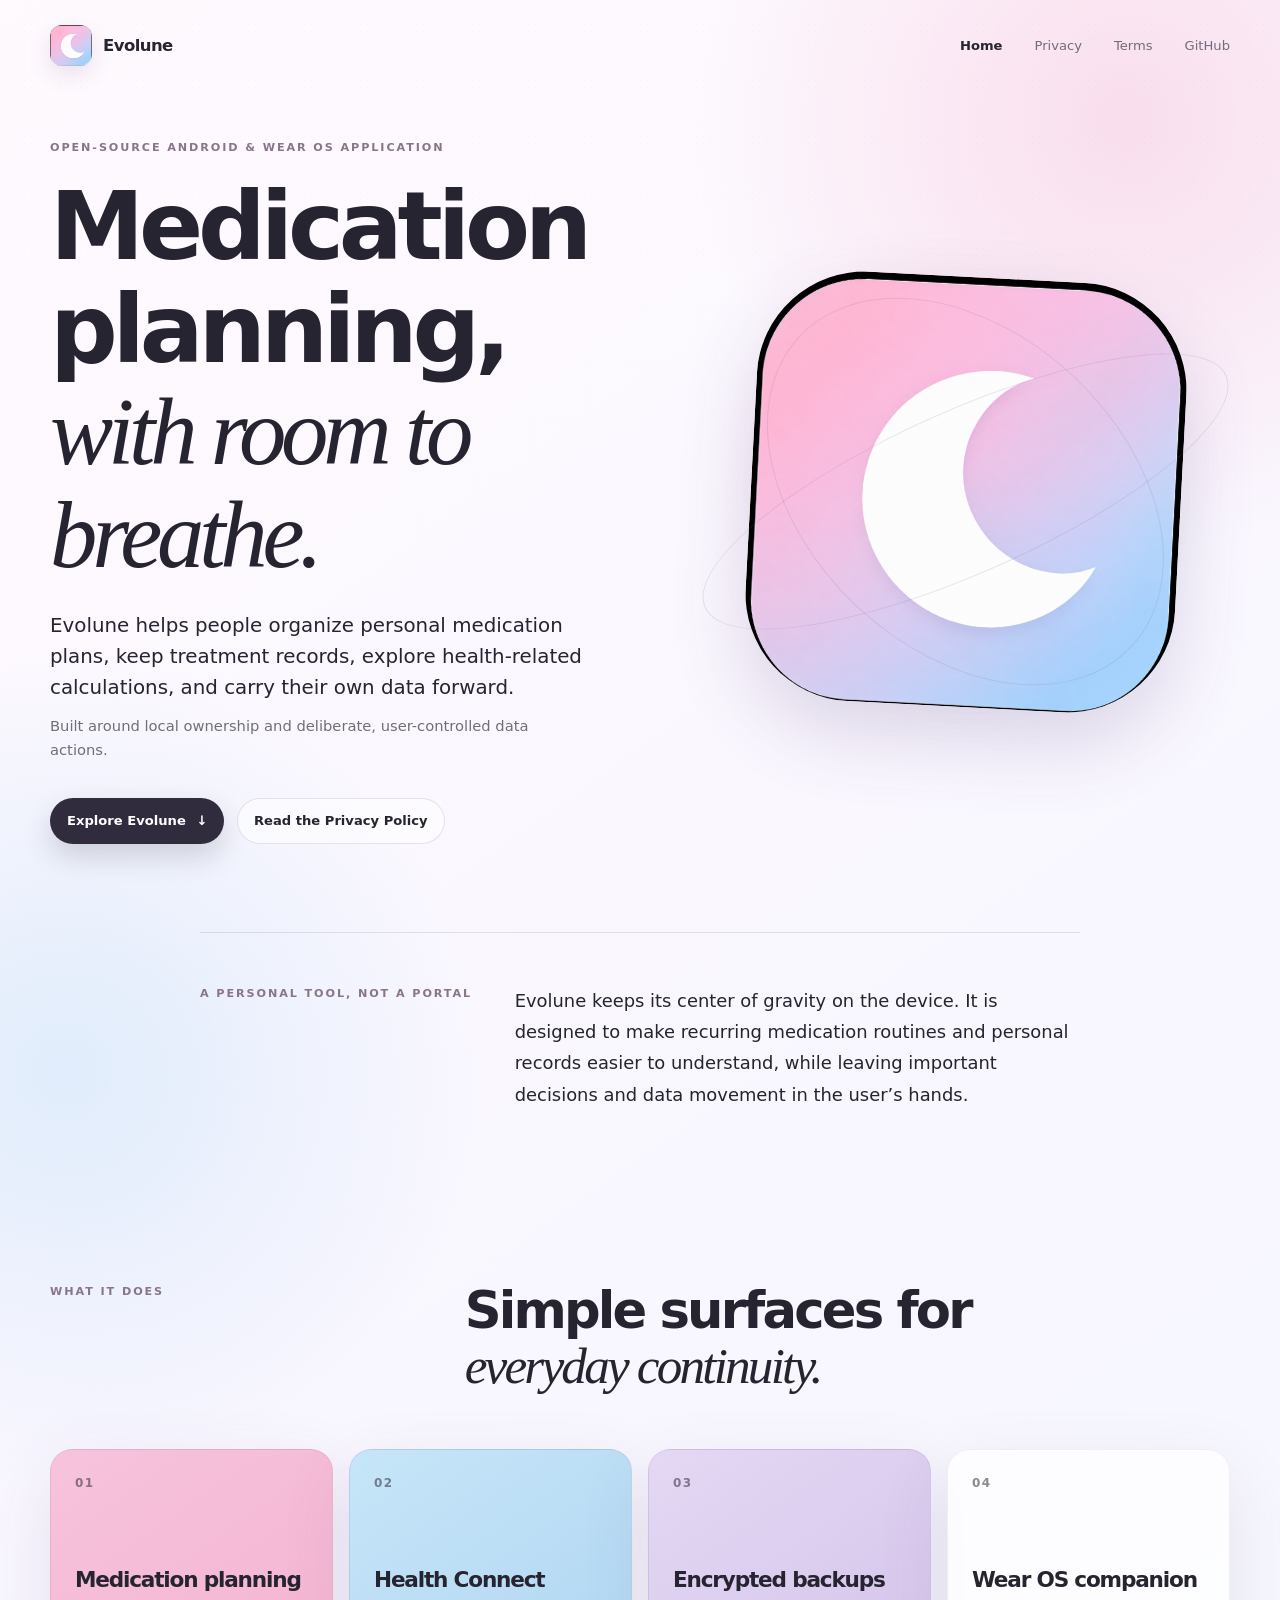
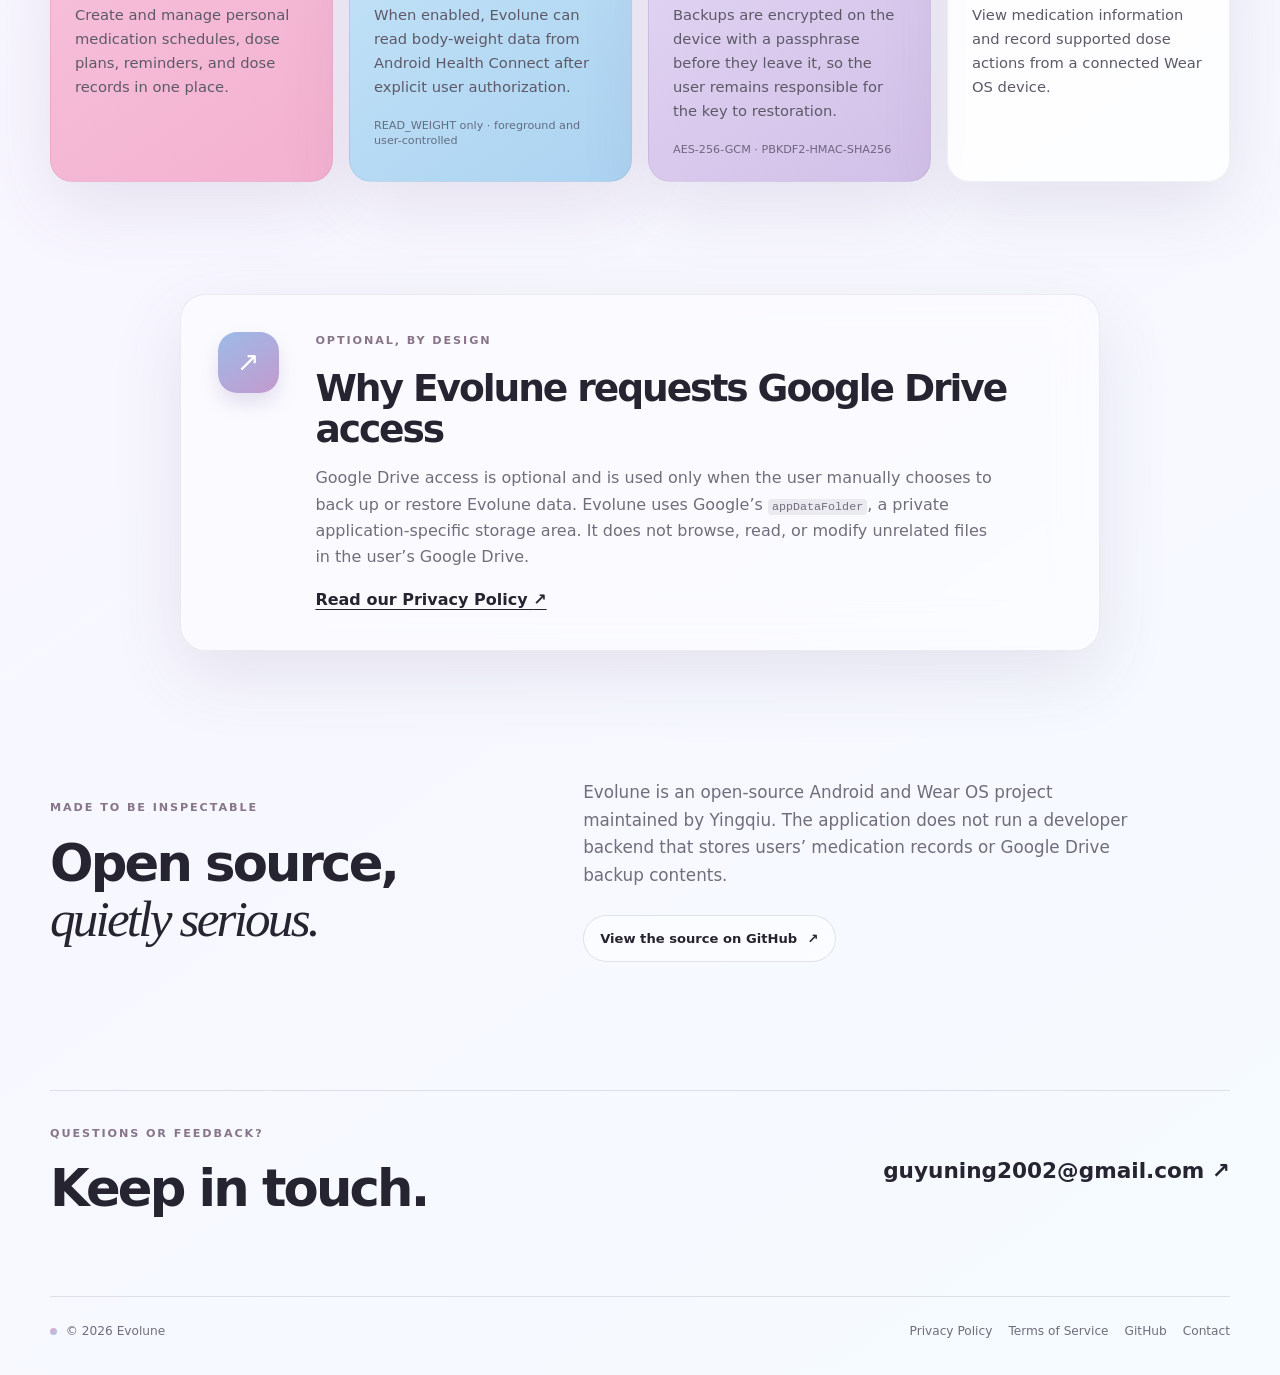
==== index.html @ fb062e3b "Create Evolune official website" ====
<!doctype html>
<html lang="en">
  <head>
    <meta charset="utf-8">
    <meta name="viewport" content="width=device-width, initial-scale=1">
    <title>Evolune — Medication Planning &amp; Secure Health Data Backup</title>
    <meta name="description" content="Evolune is an open-source Android and Wear OS application for personal medication planning, treatment records, health-related calculations, and user-controlled encrypted backup.">
    <link rel="canonical" href="https://evolune.yingqiu.me/">
    <meta property="og:type" content="website">
    <meta property="og:url" content="https://evolune.yingqiu.me/">
    <meta property="og:title" content="Evolune — Medication Planning &amp; Secure Health Data Backup">
    <meta property="og:description" content="A calm, local-first Android and Wear OS tool for medication planning, records, health-related calculations, and user-controlled backup.">
    <meta property="og:image" content="https://evolune.yingqiu.me/assets/evolune-logo.png">
    <meta name="twitter:card" content="summary">
    <meta name="twitter:title" content="Evolune — Medication Planning &amp; Secure Health Data Backup">
    <meta name="twitter:description" content="A calm, local-first Android and Wear OS tool for medication planning, records, health-related calculations, and user-controlled backup.">
    <meta name="twitter:image" content="https://evolune.yingqiu.me/assets/evolune-logo.png">
    <link rel="icon" href="/assets/favicon.png" type="image/png">
    <link rel="stylesheet" href="/assets/site.css">
  </head>
  <body>
    <a class="skip-link" href="#main-content">Skip to content</a>
    <div class="site-shell">
      <header class="site-header">
        <a class="brand" href="/" aria-label="Evolune home">
          <img class="brand-mark" src="/assets/evolune-logo.png" alt="Evolune white crescent moon logo">
          <span class="brand-name">Evolune</span>
        </a>
        <nav class="site-nav" aria-label="Primary navigation">
          <a class="active" aria-current="page" href="/">Home</a>
          <a href="/privacy/">Privacy</a>
          <a href="/terms/">Terms</a>
          <a href="https://github.com/YingQiu0871/Evolune" rel="noreferrer">GitHub</a>
        </nav>
      </header>

      <main id="main-content">
        <section class="hero" aria-labelledby="hero-title">
          <div class="hero-copy">
            <p class="eyebrow">Open-source Android &amp; Wear OS application</p>
            <h1 id="hero-title">Medication planning,<br><em>with room to breathe.</em></h1>
            <p class="hero-lede">Evolune helps people organize personal medication plans, keep treatment records, explore health-related calculations, and carry their own data forward.</p>
            <p class="hero-support">Built around local ownership and deliberate, user-controlled data actions.</p>
            <div class="hero-actions">
              <a class="button button-primary" href="#features">Explore Evolune <span aria-hidden="true">↓</span></a>
              <a class="button button-secondary" href="/privacy/">Read the Privacy Policy</a>
            </div>
          </div>
          <div class="hero-art" aria-label="Evolune logo artwork">
            <div class="art-glow"></div>
            <img src="/assets/evolune-logo.png" alt="White crescent moon on a pastel pink, lavender, and pale blue gradient">
            <span class="orbit orbit-one" aria-hidden="true"></span>
            <span class="orbit orbit-two" aria-hidden="true"></span>
          </div>
        </section>

        <section class="quiet-intro" aria-label="Evolune overview">
          <p class="section-kicker">A personal tool, not a portal</p>
          <p>Evolune keeps its center of gravity on the device. It is designed to make recurring medication routines and personal records easier to understand, while leaving important decisions and data movement in the user’s hands.</p>
        </section>

        <section id="features" class="section-block" aria-labelledby="features-title">
          <div class="section-heading">
            <p class="section-kicker">What it does</p>
            <h2 id="features-title">Simple surfaces for<br><em>everyday continuity.</em></h2>
          </div>
          <div class="feature-grid">
            <article class="feature-card feature-card-pink">
              <span class="feature-number">01</span>
              <h3>Medication planning</h3>
              <p>Create and manage personal medication schedules, dose plans, reminders, and dose records in one place.</p>
            </article>
            <article class="feature-card feature-card-blue">
              <span class="feature-number">02</span>
              <h3>Health Connect</h3>
              <p>When enabled, Evolune can read body-weight data from Android Health Connect after explicit user authorization.</p>
              <span class="feature-note">READ_WEIGHT only · foreground and user-controlled</span>
            </article>
            <article class="feature-card feature-card-lavender">
              <span class="feature-number">03</span>
              <h3>Encrypted backups</h3>
              <p>Backups are encrypted on the device with a passphrase before they leave it, so the user remains responsible for the key to restoration.</p>
              <span class="feature-note">AES-256-GCM · PBKDF2-HMAC-SHA256</span>
            </article>
            <article class="feature-card feature-card-white">
              <span class="feature-number">04</span>
              <h3>Wear OS companion</h3>
              <p>View medication information and record supported dose actions from a connected Wear OS device.</p>
            </article>
          </div>
        </section>

        <section class="drive-panel" aria-labelledby="drive-title">
          <div class="drive-icon" aria-hidden="true">↗</div>
          <div>
            <p class="section-kicker">Optional, by design</p>
            <h2 id="drive-title">Why Evolune requests Google Drive access</h2>
            <p>Google Drive access is optional and is used only when the user manually chooses to back up or restore Evolune data. Evolune uses Google’s <code>appDataFolder</code>, a private application-specific storage area. It does not browse, read, or modify unrelated files in the user’s Google Drive.</p>
            <a class="text-link" href="/privacy/">Read our Privacy Policy <span aria-hidden="true">↗</span></a>
          </div>
        </section>

        <section class="about-grid" aria-labelledby="about-title">
          <div>
            <p class="section-kicker">Made to be inspectable</p>
            <h2 id="about-title">Open source,<br><em>quietly serious.</em></h2>
          </div>
          <div class="about-copy">
            <p>Evolune is an open-source Android and Wear OS project maintained by Yingqiu. The application does not run a developer backend that stores users’ medication records or Google Drive backup contents.</p>
            <a class="button button-secondary" href="https://github.com/YingQiu0871/Evolune" rel="noreferrer">View the source on GitHub <span aria-hidden="true">↗</span></a>
          </div>
        </section>

        <section class="contact-panel" aria-labelledby="contact-title">
          <div>
            <p class="section-kicker">Questions or feedback?</p>
            <h2 id="contact-title">Keep in touch.</h2>
          </div>
          <a class="contact-email" href="mailto:guyuning2002@gmail.com">guyuning2002@gmail.com <span aria-hidden="true">↗</span></a>
        </section>
      </main>

      <footer class="site-footer">
        <div class="footer-brand">
          <span class="footer-dot" aria-hidden="true"></span>
          <span>© 2026 Evolune</span>
        </div>
        <nav aria-label="Footer navigation">
          <a href="/privacy/">Privacy Policy</a>
          <a href="/terms/">Terms of Service</a>
          <a href="https://github.com/YingQiu0871/Evolune" rel="noreferrer">GitHub</a>
          <a href="mailto:guyuning2002@gmail.com">Contact</a>
        </nav>
      </footer>
    </div>
  </body>
</html>
---- assets/site.css ----
:root {
  color-scheme: light dark;
  --ink: #262431;
  --muted: #706d7c;
  --line: rgba(46, 42, 62, 0.12);
  --surface: rgba(255, 255, 255, 0.7);
  --surface-strong: #ffffff;
  --pink: #f5b3d0;
  --blue: #b9dcf5;
  --lavender: #d8c9ee;
  --shadow: 0 24px 70px rgba(96, 75, 113, 0.12);
  --max-width: 1180px;
  font-family: Inter, ui-sans-serif, system-ui, -apple-system, BlinkMacSystemFont, "Segoe UI", sans-serif;
}

* { box-sizing: border-box; }

html { scroll-behavior: smooth; }

body {
  margin: 0;
  color: var(--ink);
  background:
    radial-gradient(circle at 88% 4%, rgba(247, 191, 216, 0.46), transparent 27rem),
    radial-gradient(circle at 5% 36%, rgba(184, 219, 246, 0.4), transparent 26rem),
    linear-gradient(145deg, #fffafe 0%, #f8f6ff 45%, #f5fbff 100%);
  line-height: 1.65;
  min-width: 320px;
}

body::before {
  position: fixed;
  inset: 0;
  z-index: -1;
  pointer-events: none;
  content: "";
  opacity: 0.28;
  background-image: radial-gradient(rgba(82, 68, 98, 0.11) 0.55px, transparent 0.55px);
  background-size: 7px 7px;
  mask-image: linear-gradient(to bottom, black, transparent 80%);
}

a { color: inherit; }

a:focus-visible,
button:focus-visible {
  outline: 3px solid #6a95ce;
  outline-offset: 4px;
  border-radius: 4px;
}

.skip-link {
  position: absolute;
  left: 1rem;
  top: -4rem;
  z-index: 10;
  padding: 0.65rem 0.9rem;
  color: #fff;
  background: #302b3d;
  border-radius: 0 0 0.55rem 0.55rem;
  text-decoration: none;
}

.skip-link:focus { top: 0; }

.site-shell { width: min(var(--max-width), calc(100% - 3rem)); margin: 0 auto; }

.site-header {
  display: flex;
  align-items: center;
  justify-content: space-between;
  gap: 2rem;
  padding: 1.55rem 0;
}

.brand { display: inline-flex; align-items: center; gap: 0.72rem; text-decoration: none; }

.brand-mark {
  width: 2.6rem;
  height: 2.6rem;
  display: block;
  object-fit: cover;
  border-radius: 29%;
  box-shadow: 0 8px 22px rgba(128, 94, 141, 0.16);
}

.brand-name { font-weight: 750; letter-spacing: -0.035em; font-size: 1.03rem; }

.site-nav { display: flex; align-items: center; gap: clamp(0.9rem, 2.6vw, 2rem); font-size: 0.82rem; }
.site-nav a { color: var(--muted); text-decoration: none; transition: color 160ms ease; }
.site-nav a:hover, .site-nav a.active { color: var(--ink); }
.site-nav a.active { font-weight: 700; }

.hero {
  display: grid;
  grid-template-columns: minmax(0, 1.03fr) minmax(300px, 0.97fr);
  gap: clamp(2rem, 7vw, 7rem);
  align-items: center;
  min-height: min(720px, calc(100vh - 5rem));
  padding: 3rem 0 5.5rem;
}

.eyebrow, .section-kicker {
  margin: 0 0 1.1rem;
  color: #88758a;
  font-size: 0.7rem;
  font-weight: 800;
  letter-spacing: 0.17em;
  text-transform: uppercase;
}

h1, h2, h3, p { margin-top: 0; }
h1, h2, h3 { color: var(--ink); line-height: 1.08; letter-spacing: -0.055em; }
h1 { max-width: 670px; margin-bottom: 1.45rem; font-size: clamp(3.2rem, 7.4vw, 6.7rem); font-weight: 760; }
h2 { margin-bottom: 1rem; font-size: clamp(2.3rem, 4vw, 4rem); font-weight: 740; }
h3 { margin-bottom: 0.75rem; font-size: 1.35rem; font-weight: 730; }
em { font-family: Georgia, "Times New Roman", serif; font-weight: 400; }

.hero-lede { max-width: 560px; margin-bottom: 0.65rem; color: var(--ink); font-size: clamp(1.05rem, 1.55vw, 1.28rem); line-height: 1.58; }
.hero-support { max-width: 510px; margin-bottom: 2.2rem; color: var(--muted); font-size: 0.92rem; }
.hero-actions { display: flex; align-items: center; flex-wrap: wrap; gap: 0.8rem; }
.button { display: inline-flex; align-items: center; gap: 0.65rem; min-height: 2.85rem; padding: 0.72rem 1rem; border: 1px solid transparent; border-radius: 999px; font-size: 0.82rem; font-weight: 700; text-decoration: none; transition: transform 160ms ease, box-shadow 160ms ease, background 160ms ease; }
.button:hover { transform: translateY(-2px); }
.button-primary { color: #fff; background: #302b3d; box-shadow: 0 12px 28px rgba(48, 43, 61, 0.18); }
.button-primary:hover { box-shadow: 0 15px 34px rgba(48, 43, 61, 0.24); }
.button-secondary { color: var(--ink); background: rgba(255, 255, 255, 0.55); border-color: var(--line); }
.button-secondary:hover { background: var(--surface-strong); }

.hero-art { position: relative; display: grid; place-items: center; min-height: 440px; }
.hero-art::before { position: absolute; width: 78%; aspect-ratio: 1; border-radius: 50%; content: ""; background: rgba(255,255,255,0.64); filter: blur(1px); }
.hero-art img { position: relative; width: min(100%, 430px); border-radius: 25%; box-shadow: 0 32px 72px rgba(101, 74, 126, 0.19); transform: rotate(3deg); }
.art-glow { position: absolute; width: 70%; aspect-ratio: 1; border-radius: 50%; background: linear-gradient(135deg, rgba(248, 178, 211, .62), rgba(188, 223, 247, .65)); filter: blur(34px); }
.orbit { position: absolute; border: 1px solid rgba(122, 108, 148, 0.16); border-radius: 50%; transform: rotate(-24deg); }
.orbit-one { width: 108%; height: 37%; }
.orbit-two { width: 86%; height: 72%; transform: rotate(43deg); }

.quiet-intro { display: grid; grid-template-columns: 0.5fr 1fr; gap: 2rem; max-width: 880px; margin: 0 auto; padding: 3.2rem 0 6.8rem; border-top: 1px solid var(--line); }
.quiet-intro p:last-child { max-width: 620px; margin: 0; font-size: 1.12rem; line-height: 1.75; }

.section-block { padding: 4rem 0 7rem; }
.section-heading { display: grid; grid-template-columns: 0.5fr 1fr; gap: 2rem; align-items: start; margin-bottom: 2.5rem; }
.section-heading h2 { max-width: 530px; }
.feature-grid { display: grid; grid-template-columns: repeat(4, 1fr); gap: 1rem; }
.feature-card { min-height: 310px; padding: 1.5rem; border: 1px solid rgba(69, 59, 83, 0.07); border-radius: 1.4rem; box-shadow: var(--shadow); }
.feature-card p { margin-bottom: 1.2rem; color: #5d5968; font-size: 0.92rem; line-height: 1.62; }
.feature-number { display: block; margin-bottom: 4.6rem; color: rgba(47, 41, 59, 0.55); font-size: 0.75rem; font-weight: 800; letter-spacing: 0.12em; }
.feature-note { display: block; color: rgba(48, 43, 61, 0.62); font-size: 0.7rem; line-height: 1.4; }
.feature-card-pink { background: linear-gradient(145deg, #f7c3dc, #f3b1cf); }
.feature-card-blue { background: linear-gradient(145deg, #c6e5f8, #acd3f1); }
.feature-card-lavender { background: linear-gradient(145deg, #e4d8f4, #d1c0e8); }
.feature-card-white { background: rgba(255, 255, 255, 0.76); }

.drive-panel { display: grid; grid-template-columns: 4.6rem 1fr; gap: 1.5rem; align-items: start; max-width: 920px; margin: 0 auto 8rem; padding: 2.3rem; border: 1px solid rgba(91, 76, 107, 0.1); border-radius: 1.6rem; background: rgba(255,255,255,0.48); box-shadow: var(--shadow); backdrop-filter: blur(20px); }
.drive-icon { display: grid; place-items: center; width: 3.8rem; height: 3.8rem; border-radius: 1.2rem; color: #fff; background: linear-gradient(145deg, #9cbbe8, #c49ace); font-size: 1.7rem; box-shadow: 0 10px 20px rgba(130, 111, 171, 0.2); }
.drive-panel h2 { font-size: clamp(1.55rem, 3vw, 2.35rem); }
.drive-panel p:not(.section-kicker) { max-width: 690px; color: var(--muted); }
code { padding: 0.1em 0.35em; border-radius: 0.3em; background: rgba(105, 78, 115, 0.1); font-size: 0.9em; }
.text-link { color: var(--ink); font-weight: 750; text-underline-offset: 0.25em; text-decoration-thickness: 1px; }

.about-grid { display: grid; grid-template-columns: 0.75fr 1fr; gap: 3rem; align-items: end; padding: 0 0 8rem; }
.about-copy { max-width: 550px; }
.about-copy p { margin-bottom: 1.6rem; color: var(--muted); font-size: 1.05rem; }
.contact-panel { display: flex; align-items: center; justify-content: space-between; gap: 2rem; padding: 2.1rem 0 5rem; border-top: 1px solid var(--line); }
.contact-panel h2 { margin: 0; font-size: clamp(2rem, 4vw, 3.5rem); }
.contact-email { color: var(--ink); font-size: clamp(1rem, 2vw, 1.35rem); font-weight: 700; text-decoration: none; text-underline-offset: .3em; }
.contact-email:hover { text-decoration: underline; }

.site-footer { display: flex; align-items: center; justify-content: space-between; gap: 2rem; padding: 1.5rem 0 2.1rem; border-top: 1px solid var(--line); color: var(--muted); font-size: 0.76rem; }
.footer-brand { display: inline-flex; align-items: center; gap: 0.55rem; }
.footer-dot { width: 0.44rem; height: 0.44rem; display: inline-block; border-radius: 50%; background: linear-gradient(135deg, #ee9fc6, #9ccff0); }
.site-footer nav { display: flex; flex-wrap: wrap; justify-content: flex-end; gap: 1rem; }
.site-footer a { text-decoration: none; }
.site-footer a:hover { color: var(--ink); }

.legal-page { padding: 4rem 0 7rem; }
.legal-hero { max-width: 770px; padding: 3rem 0 5.5rem; }
.legal-hero h1 { font-size: clamp(3rem, 7vw, 6.5rem); }
.legal-date { color: var(--muted); font-size: 0.84rem; }
.legal-lede { max-width: 650px; margin: 2rem 0 0; color: var(--muted); font-size: 1.12rem; }
.legal-layout { display: grid; grid-template-columns: 190px minmax(0, 690px); gap: clamp(2rem, 7vw, 7rem); align-items: start; }
.legal-index { position: sticky; top: 1rem; display: grid; gap: 0.45rem; padding-top: 0.25rem; font-size: 0.76rem; }
.legal-index span { margin-bottom: 0.45rem; color: #88758a; font-weight: 800; letter-spacing: 0.13em; text-transform: uppercase; }
.legal-index a { color: var(--muted); text-decoration: none; }
.legal-index a:hover { color: var(--ink); }
.legal-content section { padding: 2.9rem 0; border-top: 1px solid var(--line); scroll-margin-top: 1rem; }
.legal-content section:first-child { padding-top: 0; border-top: 0; }
.legal-number { margin-bottom: 0.9rem; color: #a085aa; font-size: 0.72rem; font-weight: 800; letter-spacing: 0.14em; }
.legal-content h2 { margin-bottom: 1.15rem; font-size: clamp(1.65rem, 3vw, 2.5rem); }
.legal-content p, .legal-content li { color: #5d5968; font-size: 0.97rem; }
.legal-content p { margin-bottom: 1rem; }
.legal-content ul { margin: 0 0 1.15rem; padding-left: 1.25rem; }
.legal-content li { margin: 0.5rem 0; padding-left: 0.25rem; }
.spec-list { margin: 1.5rem 0; padding: 0; }
.spec-list div { display: flex; justify-content: space-between; gap: 2rem; padding: 0.75rem 0; border-top: 1px solid var(--line); }
.spec-list div:last-child { border-bottom: 1px solid var(--line); }
.spec-list dt { color: var(--muted); }
.spec-list dd { margin: 0; color: var(--ink); font-weight: 750; text-align: right; }

@media (max-width: 900px) {
  .hero { grid-template-columns: 1fr; min-height: 0; padding-top: 4rem; }
  .hero-art { min-height: 360px; order: -1; }
  .hero-art img { width: min(73vw, 390px); }
  .feature-grid { grid-template-columns: repeat(2, 1fr); }
  .feature-card { min-height: 285px; }
  .feature-number { margin-bottom: 3.5rem; }
  .section-heading, .quiet-intro { grid-template-columns: 1fr; gap: 0.5rem; }
  .legal-layout { grid-template-columns: 1fr; gap: 1.5rem; }
  .legal-index { position: static; grid-template-columns: repeat(3, auto); gap: 0.7rem 1.2rem; padding: 1rem 0; border-top: 1px solid var(--line); border-bottom: 1px solid var(--line); }
  .legal-index span { grid-column: 1 / -1; }
}

@media (max-width: 600px) {
  .site-shell { width: min(100% - 1.5rem, var(--max-width)); }
  .site-header { align-items: flex-start; flex-direction: column; gap: 1rem; }
  .site-nav { width: 100%; justify-content: space-between; gap: 0.5rem; }
  .hero { padding: 2.5rem 0 4.5rem; }
  h1 { font-size: clamp(2.85rem, 15vw, 4.3rem); }
  .hero-art { min-height: 300px; }
  .hero-art img { width: min(75vw, 310px); }
  .feature-grid { grid-template-columns: 1fr; }
  .feature-card { min-height: 0; }
  .feature-number { margin-bottom: 3rem; }
  .drive-panel { grid-template-columns: 1fr; padding: 1.4rem; }
  .about-grid, .contact-panel { grid-template-columns: 1fr; display: grid; gap: 1rem; }
  .contact-email { margin-top: 0.6rem; }
  .site-footer { align-items: flex-start; flex-direction: column; gap: 1rem; }
  .site-footer nav { justify-content: flex-start; gap: 0.8rem 1rem; }
  .legal-page { padding-top: 2rem; }
  .legal-hero { padding-bottom: 3rem; }
  .legal-index { grid-template-columns: repeat(2, auto); }
  .spec-list div { display: block; }
  .spec-list dd { margin-top: 0.2rem; text-align: left; }
}

@media (prefers-reduced-motion: reduce) {
  html { scroll-behavior: auto; }
  *, *::before, *::after { transition-duration: 0.01ms !important; animation-duration: 0.01ms !important; animation-iteration-count: 1 !important; }
}

@media (prefers-color-scheme: dark) {
  :root { --ink: #eeeaf4; --muted: #ada6b7; --line: rgba(236, 230, 246, 0.14); --surface: rgba(42, 37, 54, 0.72); --surface-strong: #302a3c; --shadow: 0 24px 70px rgba(0, 0, 0, 0.22); }
  body { background: radial-gradient(circle at 88% 4%, rgba(148, 89, 133, 0.32), transparent 27rem), radial-gradient(circle at 5% 36%, rgba(75, 119, 150, 0.23), transparent 26rem), linear-gradient(145deg, #1e1c27 0%, #252333 48%, #1c252d 100%); }
  body::before { opacity: 0.16; }
  h1, h2, h3 { color: var(--ink); }
  .hero-lede { color: var(--ink); }
  .feature-card p, .legal-content p, .legal-content li, .about-copy p, .drive-panel p:not(.section-kicker) { color: #c1bacb; }
  .feature-card-pink { background: linear-gradient(145deg, #75435e, #70405d); }
  .feature-card-blue { background: linear-gradient(145deg, #365c75, #3b6681); }
  .feature-card-lavender { background: linear-gradient(145deg, #5a4a75, #57456f); }
  .feature-card-white, .drive-panel, .button-secondary { background: rgba(48, 42, 60, 0.72); }
  .feature-number, .feature-note { color: rgba(255,255,255,0.65); }
  .button-primary { background: #f0eaf6; color: #282332; }
  .text-link, .contact-email, .button-secondary { color: var(--ink); }
  .site-nav a:hover, .site-nav a.active, .site-footer a:hover { color: var(--ink); }
  code { background: rgba(240, 224, 244, 0.13); }
}
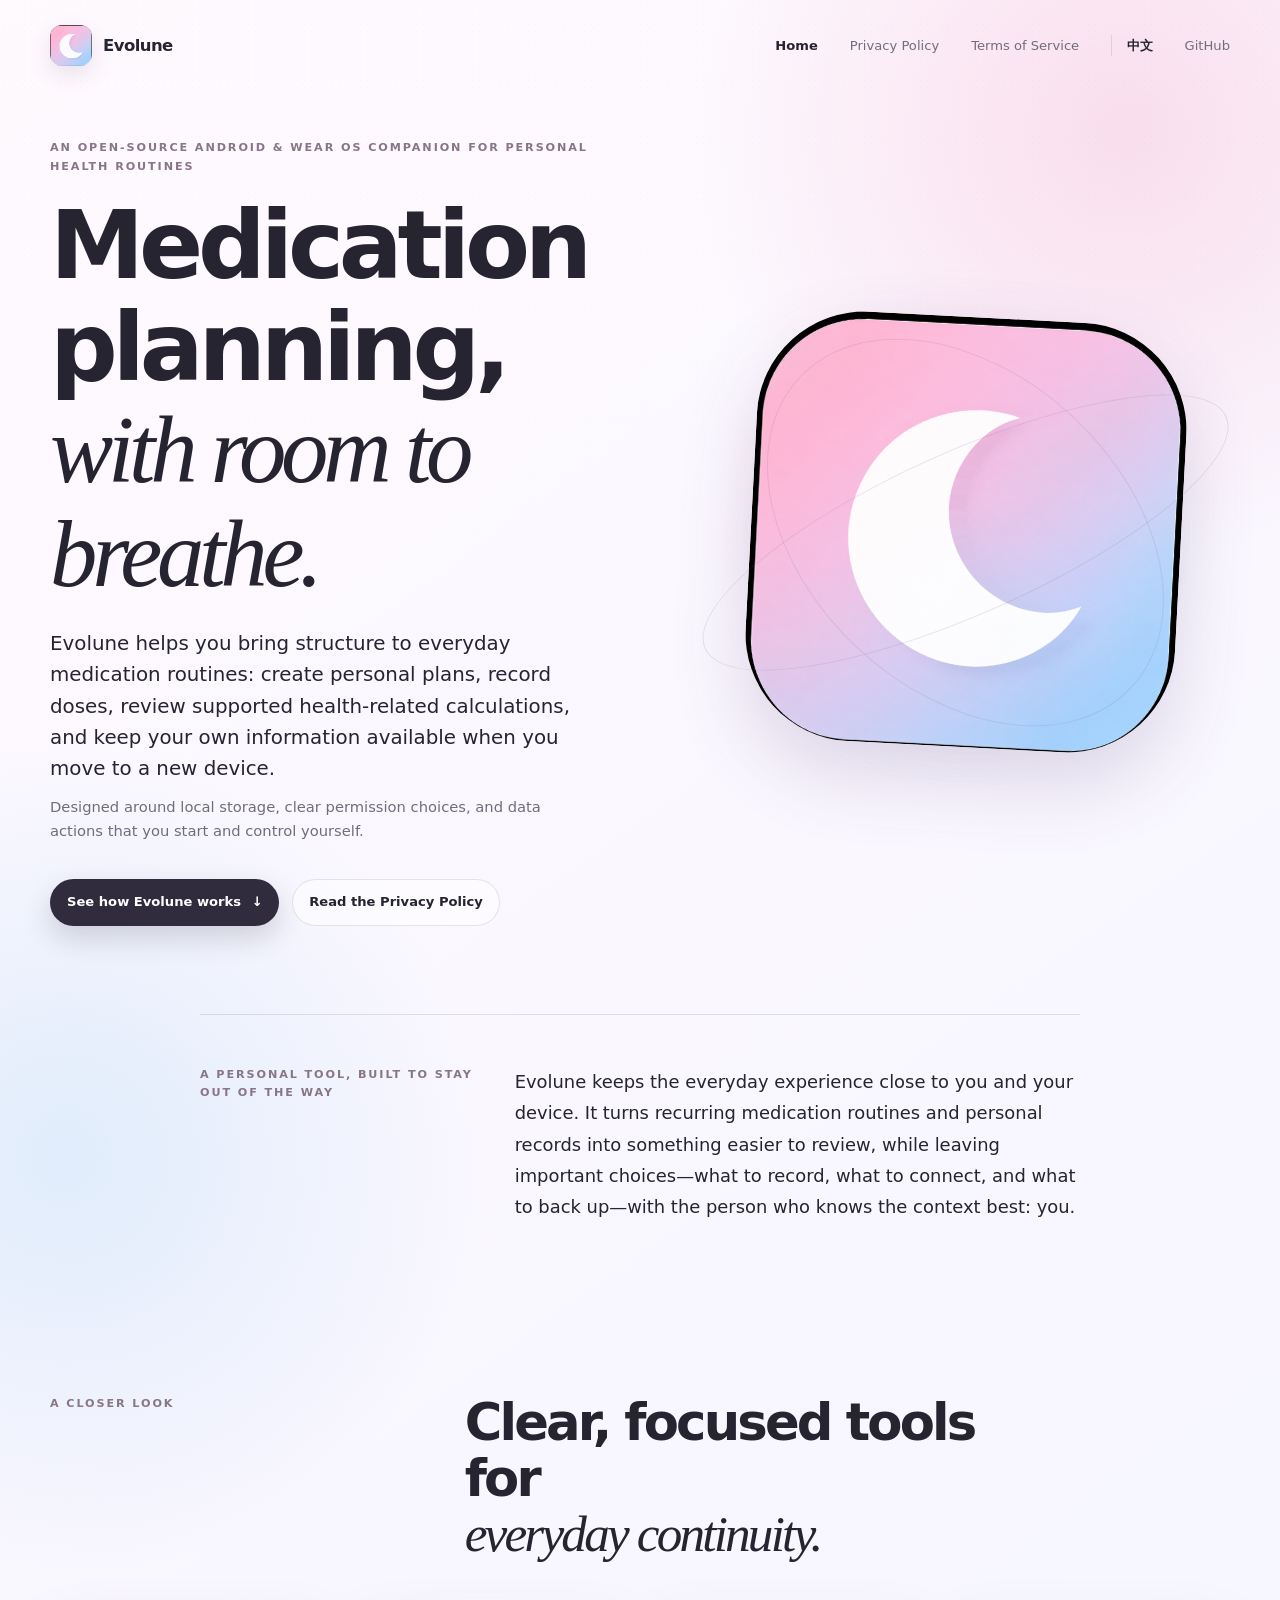
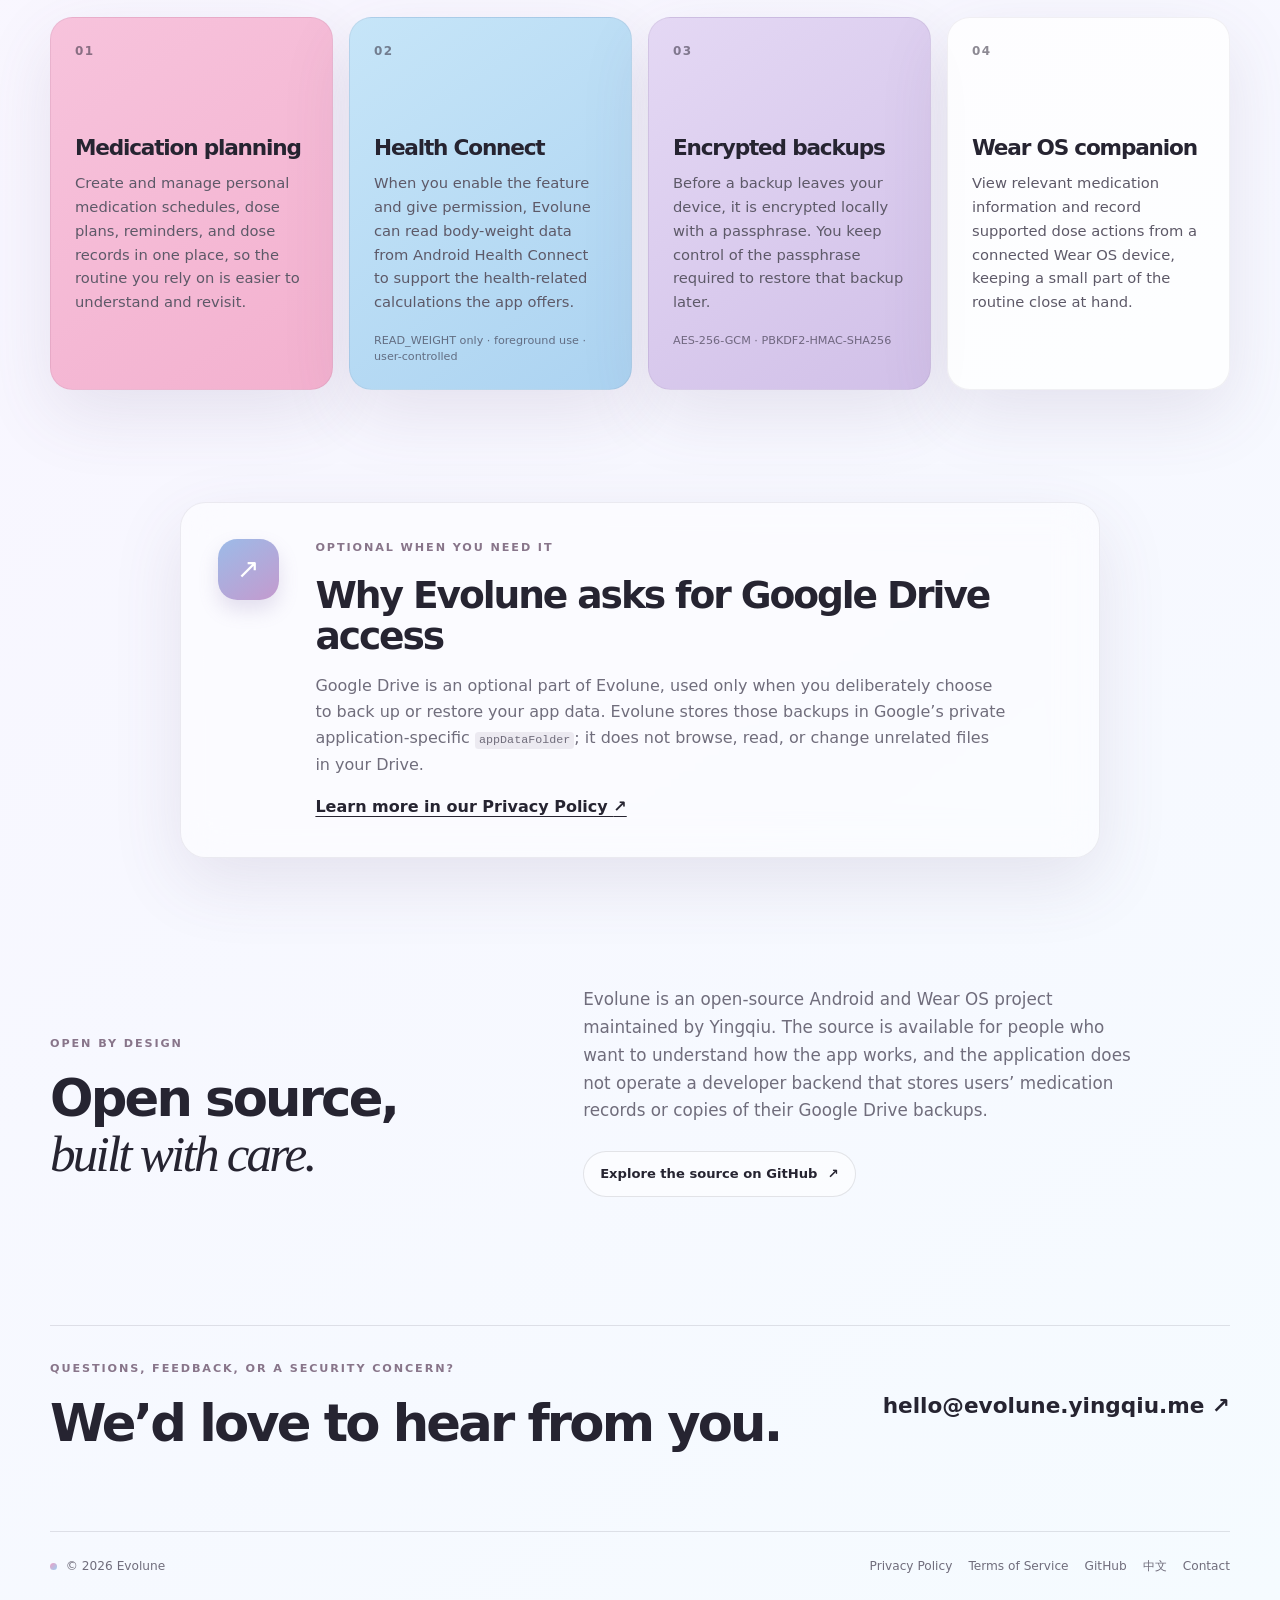
==== commit 64b8699b: "chore(site): sync current production content" ====
--- a/index.html
+++ b/index.html
@@ -3,33 +3,37 @@
   <head>
     <meta charset="utf-8">
     <meta name="viewport" content="width=device-width, initial-scale=1">
-    <title>Evolune — Medication Planning &amp; Secure Health Data Backup</title>
-    <meta name="description" content="Evolune is an open-source Android and Wear OS application for personal medication planning, treatment records, health-related calculations, and user-controlled encrypted backup.">
+    <title>Evolune — Medication planning with clarity, privacy, and control</title>
+    <meta name="description" content="Evolune is an open-source Android and Wear OS companion that helps people organize medication routines, keep personal records, explore supported health-related calculations, and create encrypted backups under their own control.">
     <link rel="canonical" href="https://evolune.yingqiu.me/">
+    <link rel="alternate" hreflang="en" href="https://evolune.yingqiu.me/">
+    <link rel="alternate" hreflang="zh-CN" href="https://evolune.yingqiu.me/zh/">
+    <link rel="alternate" hreflang="x-default" href="https://evolune.yingqiu.me/">
     <meta property="og:type" content="website">
     <meta property="og:url" content="https://evolune.yingqiu.me/">
-    <meta property="og:title" content="Evolune — Medication Planning &amp; Secure Health Data Backup">
-    <meta property="og:description" content="A calm, local-first Android and Wear OS tool for medication planning, records, health-related calculations, and user-controlled backup.">
+    <meta property="og:title" content="Evolune — Medication planning with clarity, privacy, and control">
+    <meta property="og:description" content="A thoughtful, local-first Android and Wear OS companion for medication routines, personal records, supported health calculations, and encrypted backups you control.">
     <meta property="og:image" content="https://evolune.yingqiu.me/assets/evolune-logo.png">
     <meta name="twitter:card" content="summary">
-    <meta name="twitter:title" content="Evolune — Medication Planning &amp; Secure Health Data Backup">
-    <meta name="twitter:description" content="A calm, local-first Android and Wear OS tool for medication planning, records, health-related calculations, and user-controlled backup.">
+    <meta name="twitter:title" content="Evolune — Medication planning with clarity, privacy, and control">
+    <meta name="twitter:description" content="A thoughtful, local-first Android and Wear OS companion for medication routines, personal records, supported health calculations, and encrypted backups you control.">
     <meta name="twitter:image" content="https://evolune.yingqiu.me/assets/evolune-logo.png">
     <link rel="icon" href="/assets/favicon.png" type="image/png">
     <link rel="stylesheet" href="/assets/site.css">
   </head>
   <body>
-    <a class="skip-link" href="#main-content">Skip to content</a>
+    <a class="skip-link" href="#main-content">Skip to the main content</a>
     <div class="site-shell">
       <header class="site-header">
         <a class="brand" href="/" aria-label="Evolune home">
-          <img class="brand-mark" src="/assets/evolune-logo.png" alt="Evolune white crescent moon logo">
+          <img class="brand-mark" src="/assets/evolune-logo.png" alt="Evolune crescent moon mark">
           <span class="brand-name">Evolune</span>
         </a>
         <nav class="site-nav" aria-label="Primary navigation">
           <a class="active" aria-current="page" href="/">Home</a>
-          <a href="/privacy/">Privacy</a>
-          <a href="/terms/">Terms</a>
+          <a href="/privacy/">Privacy Policy</a>
+          <a href="/terms/">Terms of Service</a>
+          <a class="language-switch" href="/zh/" lang="zh-CN">中文</a>
           <a href="https://github.com/YingQiu0871/Evolune" rel="noreferrer">GitHub</a>
         </nav>
       </header>
@@ -37,55 +41,55 @@
       <main id="main-content">
         <section class="hero" aria-labelledby="hero-title">
           <div class="hero-copy">
-            <p class="eyebrow">Open-source Android &amp; Wear OS application</p>
+            <p class="eyebrow">An open-source Android &amp; Wear OS companion for personal health routines</p>
             <h1 id="hero-title">Medication planning,<br><em>with room to breathe.</em></h1>
-            <p class="hero-lede">Evolune helps people organize personal medication plans, keep treatment records, explore health-related calculations, and carry their own data forward.</p>
-            <p class="hero-support">Built around local ownership and deliberate, user-controlled data actions.</p>
+            <p class="hero-lede">Evolune helps you bring structure to everyday medication routines: create personal plans, record doses, review supported health-related calculations, and keep your own information available when you move to a new device.</p>
+            <p class="hero-support">Designed around local storage, clear permission choices, and data actions that you start and control yourself.</p>
             <div class="hero-actions">
-              <a class="button button-primary" href="#features">Explore Evolune <span aria-hidden="true">↓</span></a>
+              <a class="button button-primary" href="#features">See how Evolune works <span aria-hidden="true">↓</span></a>
               <a class="button button-secondary" href="/privacy/">Read the Privacy Policy</a>
             </div>
           </div>
-          <div class="hero-art" aria-label="Evolune logo artwork">
+          <div class="hero-art" aria-label="Evolune crescent logo illustration">
             <div class="art-glow"></div>
-            <img src="/assets/evolune-logo.png" alt="White crescent moon on a pastel pink, lavender, and pale blue gradient">
+            <img src="/assets/evolune-logo.png" alt="A white crescent moon on a soft pink, lavender, and pale blue gradient">
             <span class="orbit orbit-one" aria-hidden="true"></span>
             <span class="orbit orbit-two" aria-hidden="true"></span>
           </div>
         </section>
 
         <section class="quiet-intro" aria-label="Evolune overview">
-          <p class="section-kicker">A personal tool, not a portal</p>
-          <p>Evolune keeps its center of gravity on the device. It is designed to make recurring medication routines and personal records easier to understand, while leaving important decisions and data movement in the user’s hands.</p>
+          <p class="section-kicker">A personal tool, built to stay out of the way</p>
+          <p>Evolune keeps the everyday experience close to you and your device. It turns recurring medication routines and personal records into something easier to review, while leaving important choices—what to record, what to connect, and what to back up—with the person who knows the context best: you.</p>
         </section>
 
         <section id="features" class="section-block" aria-labelledby="features-title">
           <div class="section-heading">
-            <p class="section-kicker">What it does</p>
-            <h2 id="features-title">Simple surfaces for<br><em>everyday continuity.</em></h2>
+            <p class="section-kicker">A closer look</p>
+            <h2 id="features-title">Clear, focused tools for<br><em>everyday continuity.</em></h2>
           </div>
           <div class="feature-grid">
             <article class="feature-card feature-card-pink">
               <span class="feature-number">01</span>
               <h3>Medication planning</h3>
-              <p>Create and manage personal medication schedules, dose plans, reminders, and dose records in one place.</p>
+              <p>Create and manage personal medication schedules, dose plans, reminders, and dose records in one place, so the routine you rely on is easier to understand and revisit.</p>
             </article>
             <article class="feature-card feature-card-blue">
               <span class="feature-number">02</span>
               <h3>Health Connect</h3>
-              <p>When enabled, Evolune can read body-weight data from Android Health Connect after explicit user authorization.</p>
-              <span class="feature-note">READ_WEIGHT only · foreground and user-controlled</span>
+              <p>When you enable the feature and give permission, Evolune can read body-weight data from Android Health Connect to support the health-related calculations the app offers.</p>
+              <span class="feature-note">READ_WEIGHT only · foreground use · user-controlled</span>
             </article>
             <article class="feature-card feature-card-lavender">
               <span class="feature-number">03</span>
               <h3>Encrypted backups</h3>
-              <p>Backups are encrypted on the device with a passphrase before they leave it, so the user remains responsible for the key to restoration.</p>
+              <p>Before a backup leaves your device, it is encrypted locally with a passphrase. You keep control of the passphrase required to restore that backup later.</p>
               <span class="feature-note">AES-256-GCM · PBKDF2-HMAC-SHA256</span>
             </article>
             <article class="feature-card feature-card-white">
               <span class="feature-number">04</span>
               <h3>Wear OS companion</h3>
-              <p>View medication information and record supported dose actions from a connected Wear OS device.</p>
+              <p>View relevant medication information and record supported dose actions from a connected Wear OS device, keeping a small part of the routine close at hand.</p>
             </article>
           </div>
         </section>
@@ -93,30 +97,30 @@
         <section class="drive-panel" aria-labelledby="drive-title">
           <div class="drive-icon" aria-hidden="true">↗</div>
           <div>
-            <p class="section-kicker">Optional, by design</p>
-            <h2 id="drive-title">Why Evolune requests Google Drive access</h2>
-            <p>Google Drive access is optional and is used only when the user manually chooses to back up or restore Evolune data. Evolune uses Google’s <code>appDataFolder</code>, a private application-specific storage area. It does not browse, read, or modify unrelated files in the user’s Google Drive.</p>
-            <a class="text-link" href="/privacy/">Read our Privacy Policy <span aria-hidden="true">↗</span></a>
+            <p class="section-kicker">Optional when you need it</p>
+            <h2 id="drive-title">Why Evolune asks for Google Drive access</h2>
+            <p>Google Drive is an optional part of Evolune, used only when you deliberately choose to back up or restore your app data. Evolune stores those backups in Google’s private application-specific <code>appDataFolder</code>; it does not browse, read, or change unrelated files in your Drive.</p>
+            <a class="text-link" href="/privacy/">Learn more in our Privacy Policy <span aria-hidden="true">↗</span></a>
           </div>
         </section>
 
         <section class="about-grid" aria-labelledby="about-title">
           <div>
-            <p class="section-kicker">Made to be inspectable</p>
-            <h2 id="about-title">Open source,<br><em>quietly serious.</em></h2>
+            <p class="section-kicker">Open by design</p>
+            <h2 id="about-title">Open source,<br><em>built with care.</em></h2>
           </div>
           <div class="about-copy">
-            <p>Evolune is an open-source Android and Wear OS project maintained by Yingqiu. The application does not run a developer backend that stores users’ medication records or Google Drive backup contents.</p>
-            <a class="button button-secondary" href="https://github.com/YingQiu0871/Evolune" rel="noreferrer">View the source on GitHub <span aria-hidden="true">↗</span></a>
+            <p>Evolune is an open-source Android and Wear OS project maintained by Yingqiu. The source is available for people who want to understand how the app works, and the application does not operate a developer backend that stores users’ medication records or copies of their Google Drive backups.</p>
+            <a class="button button-secondary" href="https://github.com/YingQiu0871/Evolune" rel="noreferrer">Explore the source on GitHub <span aria-hidden="true">↗</span></a>
           </div>
         </section>
 
         <section class="contact-panel" aria-labelledby="contact-title">
           <div>
-            <p class="section-kicker">Questions or feedback?</p>
-            <h2 id="contact-title">Keep in touch.</h2>
+            <p class="section-kicker">Questions, feedback, or a security concern?</p>
+            <h2 id="contact-title">We’d love to hear from you.</h2>
           </div>
-          <a class="contact-email" href="mailto:guyuning2002@gmail.com">guyuning2002@gmail.com <span aria-hidden="true">↗</span></a>
+          <a class="contact-email" href="mailto:hello@evolune.yingqiu.me">hello@evolune.yingqiu.me <span aria-hidden="true">↗</span></a>
         </section>
       </main>
 
@@ -129,7 +133,8 @@
           <a href="/privacy/">Privacy Policy</a>
           <a href="/terms/">Terms of Service</a>
           <a href="https://github.com/YingQiu0871/Evolune" rel="noreferrer">GitHub</a>
-          <a href="mailto:guyuning2002@gmail.com">Contact</a>
+          <a class="language-switch" href="/zh/" lang="zh-CN">中文</a>
+          <a href="mailto:hello@evolune.yingqiu.me">Contact</a>
         </nav>
       </footer>
     </div>
--- a/assets/site.css
+++ b/assets/site.css
@@ -90,6 +90,7 @@
 .site-nav a { color: var(--muted); text-decoration: none; transition: color 160ms ease; }
 .site-nav a:hover, .site-nav a.active { color: var(--ink); }
 .site-nav a.active { font-weight: 700; }
+.site-nav a.language-switch { padding-left: 0.9rem; border-left: 1px solid var(--line); color: var(--ink); font-weight: 750; }
 
 .hero {
   display: grid;
@@ -115,6 +116,45 @@
 h2 { margin-bottom: 1rem; font-size: clamp(2.3rem, 4vw, 4rem); font-weight: 740; }
 h3 { margin-bottom: 0.75rem; font-size: 1.35rem; font-weight: 730; }
 em { font-family: Georgia, "Times New Roman", serif; font-weight: 400; }
+
+/* Chinese copy needs a little more air than the Latin layout. */
+html[lang="zh-CN"] body {
+  font-family: "Noto Sans SC", "PingFang SC", "Microsoft YaHei", "Segoe UI", sans-serif;
+  letter-spacing: 0.04em;
+  line-height: 1.75;
+}
+html[lang="zh-CN"] h1,
+html[lang="zh-CN"] h2,
+html[lang="zh-CN"] h3 {
+  letter-spacing: 0.035em;
+  line-height: 1.28;
+}
+html[lang="zh-CN"] em {
+  font-family: "Noto Serif SC", "Source Han Serif SC", "Songti SC", "STSong", "SimSun", Georgia, "Times New Roman", serif;
+  letter-spacing: 0.025em;
+}
+html[lang="zh-CN"] .eyebrow,
+html[lang="zh-CN"] .section-kicker,
+html[lang="zh-CN"] .legal-index span {
+  letter-spacing: 0.13em;
+}
+html[lang="zh-CN"] .site-nav,
+html[lang="zh-CN"] .button,
+html[lang="zh-CN"] .site-footer {
+  letter-spacing: 0.025em;
+}
+html[lang="zh-CN"] .hero-copy,
+html[lang="zh-CN"] .hero-lede,
+html[lang="zh-CN"] .hero-support,
+html[lang="zh-CN"] .quiet-intro,
+html[lang="zh-CN"] .section-block,
+html[lang="zh-CN"] .drive-panel,
+html[lang="zh-CN"] .about-grid,
+html[lang="zh-CN"] .contact-panel,
+html[lang="zh-CN"] .legal-content {
+  min-width: 0;
+  overflow-wrap: anywhere;
+}
 
 .hero-lede { max-width: 560px; margin-bottom: 0.65rem; color: var(--ink); font-size: clamp(1.05rem, 1.55vw, 1.28rem); line-height: 1.58; }
 .hero-support { max-width: 510px; margin-bottom: 2.2rem; color: var(--muted); font-size: 0.92rem; }
@@ -215,6 +255,12 @@
   .site-nav { width: 100%; justify-content: space-between; gap: 0.5rem; }
   .hero { padding: 2.5rem 0 4.5rem; }
   h1 { font-size: clamp(2.85rem, 15vw, 4.3rem); }
+  html[lang="zh-CN"] h1 {
+    max-width: 100%;
+    font-size: clamp(2.65rem, 13.5vw, 4.05rem);
+    letter-spacing: 0.045em;
+    line-height: 1.28;
+  }
   .hero-art { min-height: 300px; }
   .hero-art img { width: min(75vw, 310px); }
   .feature-grid { grid-template-columns: 1fr; }
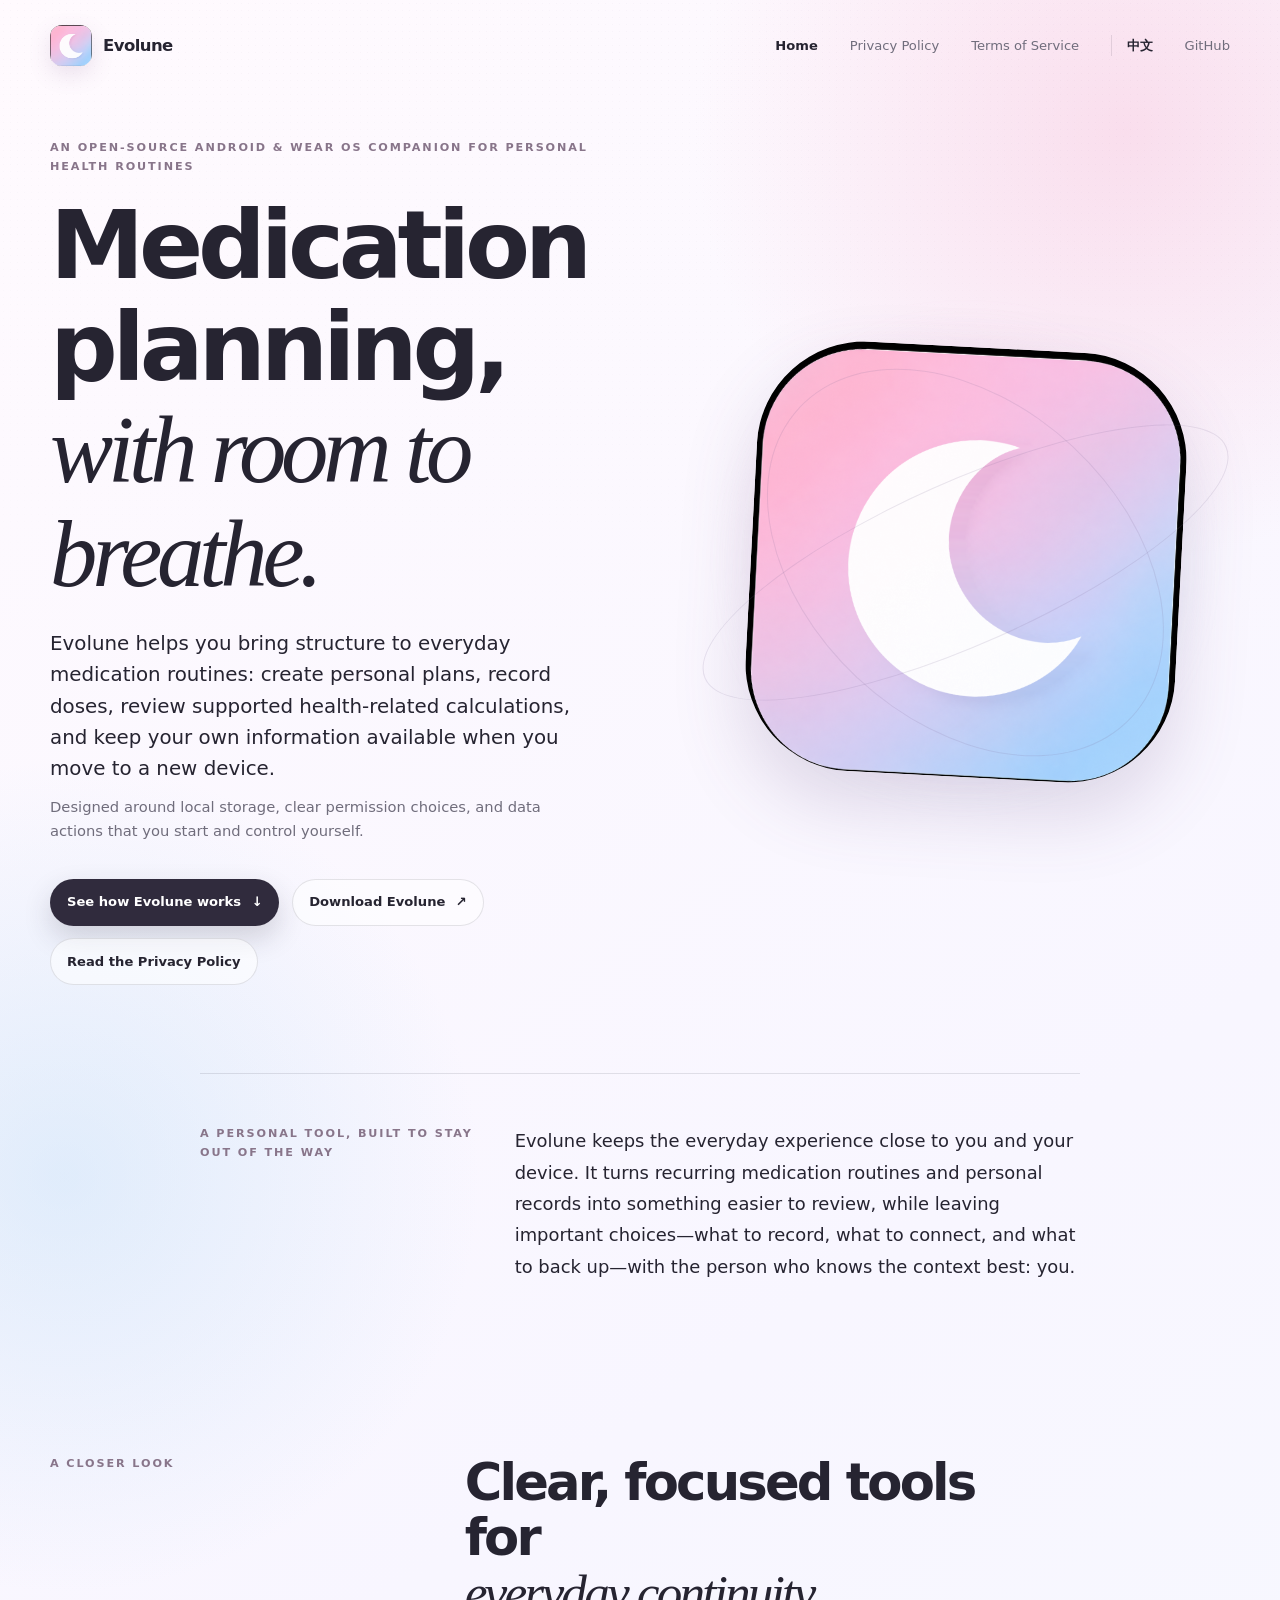
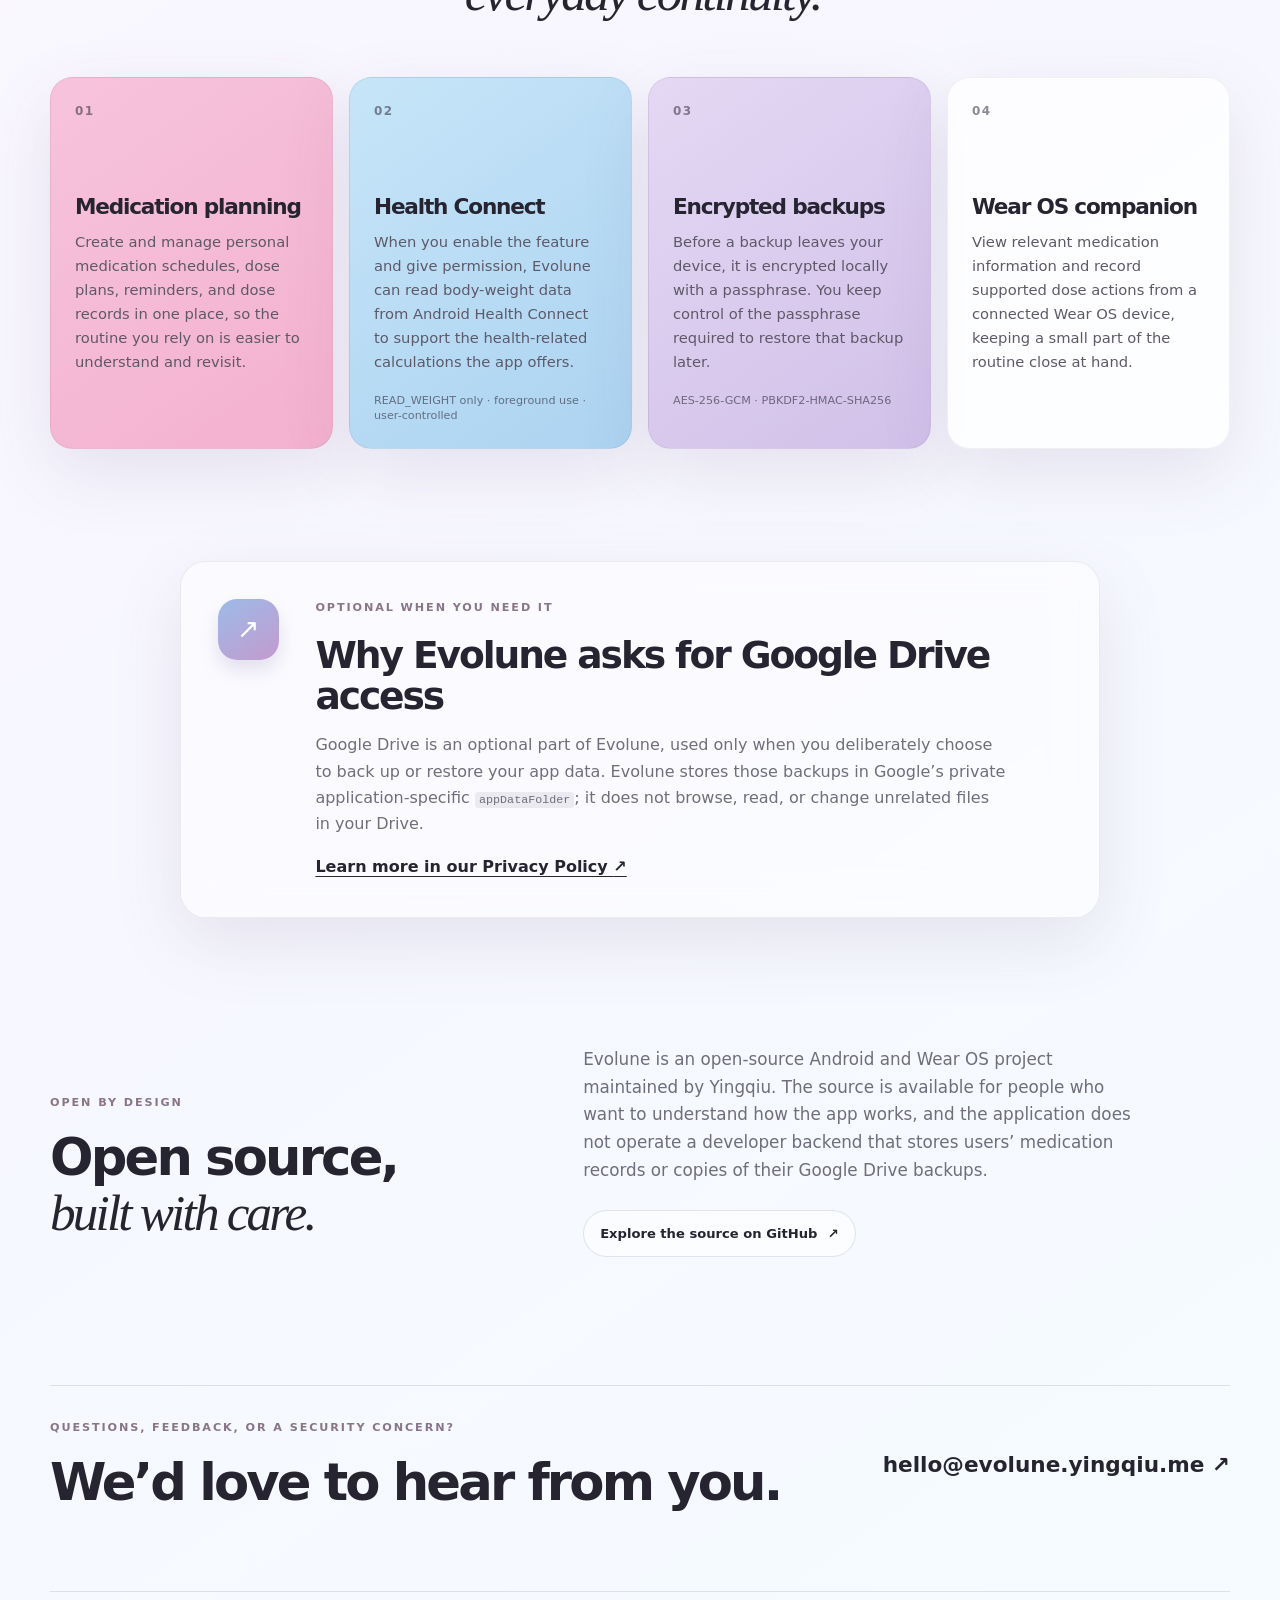
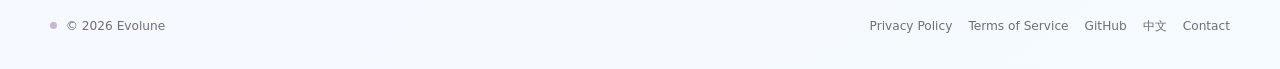
==== commit 2cd3703a: "feat(site): add latest release download links" ====
--- a/index.html
+++ b/index.html
@@ -47,6 +47,7 @@
             <p class="hero-support">Designed around local storage, clear permission choices, and data actions that you start and control yourself.</p>
             <div class="hero-actions">
               <a class="button button-primary" href="#features">See how Evolune works <span aria-hidden="true">↓</span></a>
+              <a class="button button-secondary" href="https://github.com/YingQiu0871/Evolune/releases/latest" target="_blank" rel="noopener noreferrer" aria-label="Download Evolune from the latest GitHub release">Download Evolune <span aria-hidden="true">↗</span></a>
               <a class="button button-secondary" href="/privacy/">Read the Privacy Policy</a>
             </div>
           </div>
